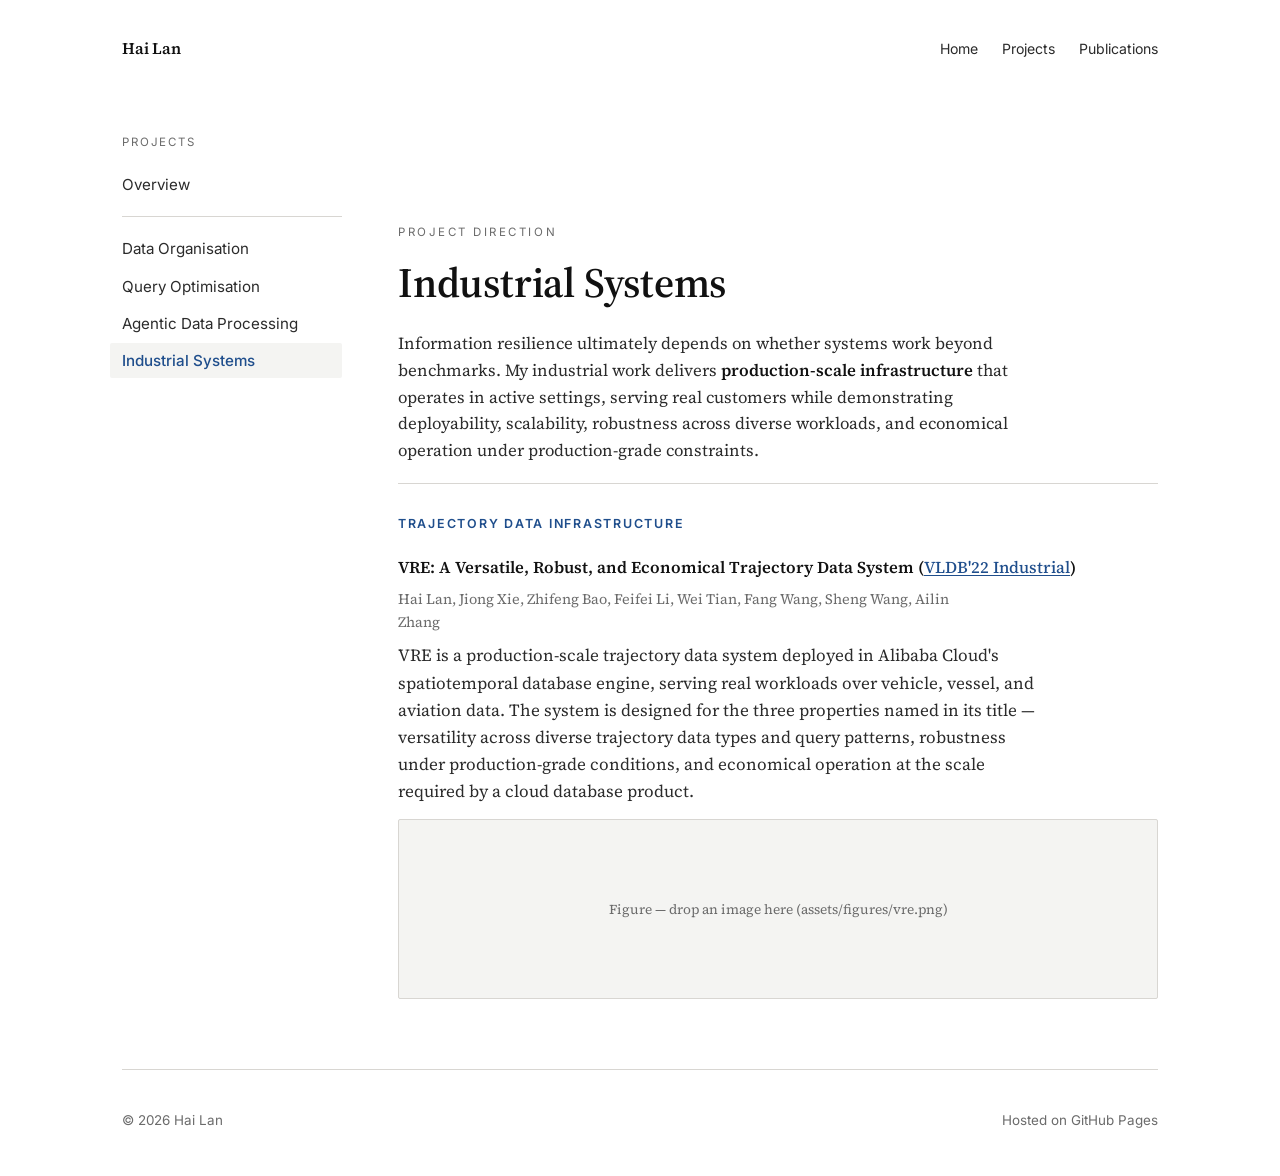
==== projects/industrial.html @ fd085996 "new hompage" ====
<!DOCTYPE html>
<html lang="en">
<head>
<meta charset="UTF-8">
<meta name="viewport" content="width=device-width, initial-scale=1">
<title>Industrial Systems &middot; Hai Lan</title>
<meta name="description" content="Production-grade systems deployed in industry.">
<link rel="preconnect" href="https://fonts.googleapis.com">
<link rel="preconnect" href="https://fonts.gstatic.com" crossorigin>
<link href="https://fonts.googleapis.com/css2?family=Source+Serif+4:ital,opsz,wght@0,8..60,400;0,8..60,500;0,8..60,600;1,8..60,400&family=Inter:wght@400;500;600&display=swap" rel="stylesheet">
<link rel="stylesheet" href="../assets/style.css">
</head>
<body>
<div class="proj-shell">

  <div class="nav">
    <a class="home" href="../index.html">Hai&nbsp;Lan</a>
    <nav>
      <a href="../index.html">Home</a>
      <a href="index.html">Projects</a>
      <a href="../publications.html">Publications</a>
    </nav>
  </div>

  <div class="proj-grid">

    <aside class="proj-side">
      <p class="side-label">Projects</p>
      <ul>
        <li><a href="index.html">Overview</a></li>
        <hr class="side-sep">
        <li><a href="data-organisation.html">Data Organisation</a></li>
        <li><a href="query-optimisation.html">Query Optimisation</a></li>
        <li><a href="agentic-data.html">Agentic Data Processing</a></li>
        <li><a href="industrial.html" aria-current="page">Industrial Systems</a></li>
      </ul>
    </aside>

    <main class="proj-main">
      <p class="eyebrow">Project Direction</p>
      <h1 class="title">Industrial&nbsp;Systems</h1>

      <div class="cat-intro">
        <p>Information resilience ultimately depends on whether systems work
        beyond benchmarks. My industrial work delivers
        <strong>production-scale infrastructure</strong> that operates in active
        settings, serving real customers while demonstrating deployability,
        scalability, robustness across diverse workloads, and economical operation
        under production-grade constraints.</p>
      </div>

      <section class="topic">
        <h2>Trajectory Data Infrastructure</h2>

        <article class="paper">
          <p class="ptitle">
            VRE: A Versatile, Robust, and Economical Trajectory Data System
            <span class="plinks">
              (<a href="#" target="_blank" rel="noopener">VLDB'22 Industrial</a>)
            </span>
          </p>
          <p class="pdesc" style="color:var(--ink-faint);font-size:0.9rem;margin-bottom:8px;">Hai Lan, Jiong Xie, Zhifeng Bao, Feifei Li, Wei Tian, Fang Wang, Sheng Wang, Ailin Zhang</p>
          <p class="pdesc">
            VRE is a production-scale trajectory data system deployed in
            Alibaba Cloud's spatiotemporal database engine, serving real
            workloads over vehicle, vessel, and aviation data. The system is
            designed for the three properties named in its title &mdash;
            versatility across diverse trajectory data types and query patterns,
            robustness under production-grade conditions, and economical operation
            at the scale required by a cloud database product.
          </p>
          <div class="media">
            <div class="figure placeholder">Figure &mdash; drop an image here (assets/figures/vre.png)</div>
          </div>
        </article>
      </section>

    </main>
  </div>

  <footer>
    <span>&copy; 2026 Hai Lan</span>
    <span>Hosted on GitHub Pages</span>
  </footer>

</div>
</body>
</html>
---- assets/style.css ----
/* ============================================================
   Shared stylesheet — academic personal site
   Visual language: serious, scholarly, paper-like.
   White background, dark serif text, classic blue links.
   ============================================================ */

:root {
  /* Palette: white paper, near-black ink, classic academic blue */
  --paper:      #ffffff;
  --paper-2:    #f4f4f2;
  --ink:        #111111;
  --ink-soft:   #2b2b2b;
  --ink-faint:  #6b6b6b;
  --accent:     #1f4e8c;   /* classic academic blue */
  --rule:       #d8d6d2;

  --maxw: 720px;          /* readable column for prose pages */

  /* Typography: serif body (scholarly), tighter sans for nav/tags */
  --serif: "Source Serif 4", "Charter", "Iowan Old Style", Georgia, "Times New Roman", serif;
  --sans:  "Inter", "Helvetica Neue", Arial, sans-serif;
}

* { box-sizing: border-box; }
html { -webkit-text-size-adjust: 100%; }

body {
  margin: 0;
  background: var(--paper);
  color: var(--ink);
  font-family: var(--serif);
  font-size: 17px;
  line-height: 1.6;
  -webkit-font-smoothing: antialiased;
  text-rendering: optimizeLegibility;
}
/* remove the warm radial overlay */
body::before { display: none; }
.page {
  max-width: var(--maxw);
  margin: 0 auto;
  padding: 0 28px;
  min-height: 100vh;
  display: flex;
  flex-direction: column;
}

/* ---------- nav (minimal, same on every page) ---------- */
.nav {
  display: flex;
  align-items: baseline;
  justify-content: space-between;
  flex-wrap: wrap;
  gap: 12px;
  padding: 36px 0 0;
}
.nav .home {
  font-family: var(--serif);
  font-size: 1.1rem;
  font-weight: 600;
  letter-spacing: -0.01em;
  color: var(--ink);
  text-decoration: none;
}
.nav .home:hover { color: var(--accent); }
.nav nav { display: flex; gap: 24px; font-size: 0.92rem; }
.nav nav a {
  color: var(--ink-soft);
  text-decoration: none;
  position: relative;
  padding-bottom: 2px;
  transition: color 0.18s ease;
}
.nav nav a::after {
  content: ""; position: absolute; left: 0; bottom: -1px;
  width: 0; height: 1.5px; background: var(--accent);
  transition: width 0.22s ease;
}
.nav nav a:hover,
.nav nav a[aria-current="page"] { color: var(--accent); }
.nav nav a:hover::after,
.nav nav a[aria-current="page"]::after { width: 100%; }

/* ---------- main: vertically generous ---------- */
main {
  flex: 1;
  padding-top: 90px;
  animation: rise 0.65s cubic-bezier(0.2,0.7,0.2,1) both;
}

.eyebrow {
  font-size: 0.76rem;
  letter-spacing: 0.18em;
  text-transform: uppercase;
  color: var(--accent);
  margin: 0 0 18px;
}

h1.title {
  font-family: var(--serif);
  font-weight: 600;
  font-size: clamp(2.3rem, 6vw, 3.2rem);
  line-height: 1.05;
  letter-spacing: -0.02em;
  margin: 0 0 24px;
}

/* body prose — the single focus of each page */
.prose p {
  font-size: 1.06rem;
  color: var(--ink-soft);
  margin: 0 0 20px;
  max-width: 60ch;
}
.prose p.lead { color: var(--ink); font-size: 1.12rem; }
.prose strong { color: var(--ink); font-weight: 600; }
.prose a {
  color: var(--accent);
  text-decoration: none;
  border-bottom: 1px solid rgba(154,59,27,0.32);
  transition: border-color 0.18s ease;
}
.prose a:hover { border-color: var(--accent); }

/* contact line on home */
.links {
  display: flex; flex-wrap: wrap;
  gap: 8px 22px;
  font-size: 0.95rem;
  margin-top: 30px;
}
.links a {
  color: var(--ink-soft);
  text-decoration: none;
  border-bottom: 1px solid var(--rule);
  padding-bottom: 1px;
  transition: color 0.18s ease, border-color 0.18s ease;
}
.links a:hover { color: var(--accent); border-color: var(--accent); }

/* ---------- projects overview: category list ---------- */
.cat-list { list-style: none; padding: 0; margin: 8px 0 0; }
.cat-list li {
  border-top: 1px solid var(--rule);
  padding: 30px 0;
}
.cat-list li:last-child { border-bottom: 1px solid var(--rule); }
.cat-list a.cat-title {
  font-family: var(--serif);
  font-size: 1.5rem;
  font-weight: 600;
  letter-spacing: -0.01em;
  color: var(--ink);
  text-decoration: none;
  display: inline-flex; align-items: center; gap: 10px;
  transition: color 0.18s ease, gap 0.2s ease;
}
.cat-list a.cat-title:hover { color: var(--accent); gap: 16px; }
.cat-list a.cat-title .arrow { color: var(--accent); font-weight: 400; }
.cat-list .cat-blurb {
  margin: 12px 0 0;
  color: var(--ink-soft);
  max-width: 60ch;
}

/* ---------- category page: project entries ---------- */
.entry {
  border-top: 1px solid var(--rule);
  padding: 34px 0;
}
.entry:last-of-type { border-bottom: 1px solid var(--rule); }
.entry h2 {
  font-family: var(--serif);
  font-weight: 600;
  font-size: 1.4rem;
  letter-spacing: -0.01em;
  margin: 0 0 12px;
}
.entry p { color: var(--ink-soft); margin: 0 0 16px; max-width: 60ch; }

.resources { display: flex; flex-wrap: wrap; gap: 9px; margin-top: 16px; }
.resource {
  display: inline-flex; align-items: center; gap: 7px;
  font-size: 0.88rem;
  color: var(--ink);
  text-decoration: none;
  background: var(--paper-2);
  border: 1px solid var(--rule);
  border-radius: 8px;
  padding: 7px 13px;
  transition: border-color 0.18s ease, transform 0.18s ease, background 0.18s ease;
}
.resource:hover { border-color: var(--accent); background: #fff; transform: translateY(-1px); }
.resource .dot { width: 6px; height: 6px; border-radius: 50%; background: var(--accent); flex: none; }

/* ---------- publications ---------- */
.pubs { list-style: none; padding: 0; margin: 8px 0 0; }
.pubs li { padding: 20px 0; border-top: 1px solid var(--rule); }
.pubs li:last-child { border-bottom: 1px solid var(--rule); }
.pub-title { color: var(--ink); font-weight: 500; font-size: 1.04rem; }
.pub-meta { font-size: 0.9rem; color: var(--ink-faint); margin-top: 4px; }
.pub-meta .venue { color: var(--accent); font-style: italic; }
.pub-meta a { color: var(--ink-faint); border-bottom: 1px solid var(--rule); text-decoration: none; }
.pub-meta a:hover { color: var(--accent); border-color: var(--accent); }

/* ---------- intro paragraph above a list ---------- */
.intro { margin: 0 0 36px; }
.intro p { color: var(--ink-soft); max-width: 60ch; }

/* ---------- back link ---------- */
.back {
  display: inline-flex; align-items: center; gap: 7px;
  font-size: 0.9rem; color: var(--ink-soft);
  text-decoration: none; margin-top: 54px;
}
.back:hover { color: var(--accent); }

/* ---------- footer ---------- */
footer {
  padding: 40px 0 44px;
  margin-top: 70px;
  border-top: 1px solid var(--rule);
  font-size: 0.84rem;
  color: var(--ink-faint);
  display: flex; justify-content: space-between; flex-wrap: wrap; gap: 10px;
}

/* ---------- motion ---------- */
@keyframes rise {
  from { opacity: 0; transform: translateY(12px); }
  to   { opacity: 1; transform: translateY(0); }
}
@media (prefers-reduced-motion: reduce) {
  * { animation: none !important; transition: none !important; }
}

@media (max-width: 560px) {
  body { font-size: 16px; }
  main { padding-top: 60px; }
  .nav { padding-top: 26px; }
  .nav nav { gap: 18px; }
}

/* ============================================================
   Homepage — identity block, biography, interests, education
   ============================================================ */

.id-block {
  display: flex;
  gap: 28px;
  align-items: center;
  margin-bottom: 12px;
}
.avatar {
  width: 132px;
  height: 132px;
  border-radius: 50%;
  object-fit: cover;
  flex: none;
  border: 1px solid var(--rule);
}
.id-text h1.title { margin: 0 0 6px; }
.role {
  font-size: 1rem;
  color: var(--ink-soft);
  margin: 0 0 14px;
}
.id-links {
  display: flex;
  flex-wrap: wrap;
  gap: 6px 18px;
  font-size: 0.92rem;
}
.id-links a {
  color: var(--ink-soft);
  text-decoration: none;
  border-bottom: 1px solid var(--rule);
  padding-bottom: 1px;
  transition: color 0.18s ease, border-color 0.18s ease;
}
.id-links a:hover { color: var(--accent); border-color: var(--accent); }

.bio { margin-top: 30px; }
.bio h2,
.meta-block h2 {
  font-family: var(--serif);
  font-weight: 600;
  font-size: 1.45rem;
  letter-spacing: -0.01em;
  margin: 40px 0 16px;
  padding-top: 26px;
  border-top: 1px solid var(--rule);
}
.bio h2:first-child { border-top: none; padding-top: 0; margin-top: 8px; }
.bio p {
  font-size: 1.05rem;
  color: var(--ink-soft);
  margin: 0 0 18px;
  max-width: 64ch;
}
.bio p.lead { color: var(--ink); }
.bio strong { color: var(--ink); font-weight: 600; }
.bio a {
  color: var(--accent);
  text-decoration: none;
  border-bottom: 1px solid rgba(154,59,27,0.32);
}
.bio a:hover { border-color: var(--accent); }

.bullets { margin: 0; padding-left: 1.1em; }
.bullets li { color: var(--ink-soft); margin-bottom: 6px; }

.edu { list-style: none; padding: 0; margin: 0; }
.edu li {
  display: flex;
  justify-content: space-between;
  flex-wrap: wrap;
  gap: 6px;
  padding: 10px 0;
  border-bottom: 1px solid var(--rule);
}
.edu li:first-child { border-top: 1px solid var(--rule); }
.edu .degree { color: var(--ink); }
.edu .inst { color: var(--ink-faint); font-size: 0.92rem; }

@media (max-width: 560px) {
  .id-block { flex-direction: column; align-items: flex-start; gap: 18px; }
  .avatar { width: 104px; height: 104px; }
}

/* ============================================================
   Project category page — Bao style: long intro + topics +
   paper entries with links, figure & video placeholders
   ============================================================ */

.cat-intro p {
  font-size: 1.05rem;
  color: var(--ink-soft);
  margin: 0 0 18px;
  max-width: 64ch;
}
.cat-intro strong { color: var(--ink); font-weight: 600; }
.cat-intro a { color: var(--accent); text-decoration: none; border-bottom: 1px solid rgba(154,59,27,0.32); }

.topic {
  margin-top: 8px;
  padding-top: 30px;
  border-top: 1px solid var(--rule);
}
.topic > h2 {
  font-family: var(--serif);
  font-weight: 600;
  font-size: 1.3rem;
  letter-spacing: -0.01em;
  margin: 0 0 20px;
}

.paper { margin: 0 0 34px; }
.paper:last-child { margin-bottom: 0; }
.paper .ptitle {
  font-weight: 600;
  color: var(--ink);
  font-size: 1.04rem;
  line-height: 1.45;
  margin: 0 0 8px;
}
.paper .plinks { display: inline; }
.paper .plinks a {
  color: var(--accent);
  text-decoration: none;
  font-weight: 500;
  border-bottom: 1px solid rgba(154,59,27,0.3);
}
.paper .plinks a:hover { border-color: var(--accent); }
.paper .ptags {
  display: flex; flex-wrap: wrap; gap: 6px;
  margin: 8px 0 12px;
}
.paper .ptag {
  font-size: 0.72rem;
  letter-spacing: 0.03em;
  color: var(--ink-faint);
  background: var(--paper-2);
  border: 1px solid var(--rule);
  border-radius: 999px;
  padding: 2px 10px;
}
.paper .pdesc {
  color: var(--ink-soft);
  margin: 0 0 14px;
  max-width: 64ch;
}

/* media: figure + video placeholders */
.media { margin: 14px 0 0; }
.figure {
  display: block;
  border: 1px solid var(--rule);
  border-radius: 10px;
  overflow: hidden;
  background: var(--paper-2);
}
.figure img { display: block; width: 100%; height: auto; }
.figure.placeholder {
  display: flex; align-items: center; justify-content: center;
  min-height: 140px;
  color: var(--ink-faint);
  font-size: 0.85rem;
}
.video {
  position: relative;
  margin-top: 12px;
  aspect-ratio: 16 / 9;
  border: 1px solid var(--rule);
  border-radius: 10px;
  overflow: hidden;
  background: var(--paper-2);
}
.video iframe { position: absolute; inset: 0; width: 100%; height: 100%; border: 0; }
.video.placeholder {
  display: flex; align-items: center; justify-content: center;
  color: var(--ink-faint); font-size: 0.85rem;
}

/* contents sidebar (sticky on wide screens) */
.cat-layout { display: block; }
@media (min-width: 920px) {
  .cat-layout {
    display: grid;
    grid-template-columns: 1fr 200px;
    gap: 48px;
    align-items: start;
  }
  .toc {
    position: sticky;
    top: 40px;
    order: 2;
    font-size: 0.88rem;
  }
  .cat-body { order: 1; min-width: 0; }
}
.toc { margin-top: 40px; }
.toc .toc-label {
  font-size: 0.72rem; letter-spacing: 0.16em; text-transform: uppercase;
  color: var(--ink-faint); margin: 0 0 12px;
}
.toc ul { list-style: none; padding: 0; margin: 0; }
.toc li { margin-bottom: 9px; }
.toc a {
  color: var(--ink-soft);
  text-decoration: none;
  border-bottom: 1px solid transparent;
  transition: color 0.16s ease;
}
.toc a:hover { color: var(--accent); }
@media (max-width: 919px) { .toc { display: none; } }

/* ============================================================
   Projects section — persistent left sidebar (Bao style)
   Wider shell so the two columns fill the page.
   ============================================================ */

.proj-shell {
  max-width: 1100px;
  margin: 0 auto;
  padding: 0 32px;
  min-height: 100vh;
  display: flex;
  flex-direction: column;
}
.proj-shell .nav { padding-left: 0; padding-right: 0; max-width: none; }

.proj-grid {
  flex: 1;
  display: grid;
  grid-template-columns: 220px 1fr;
  gap: 56px;
  padding-top: 70px;
  align-items: start;
}

/* left sidebar */
.proj-side {
  position: sticky;
  top: 40px;
}
.proj-side .side-label {
  font-size: 0.72rem;
  letter-spacing: 0.16em;
  text-transform: uppercase;
  color: var(--ink-faint);
  margin: 0 0 16px;
}
.proj-side ul { list-style: none; padding: 0; margin: 0; }
.proj-side li { margin-bottom: 2px; }
.proj-side a {
  display: block;
  padding: 7px 12px;
  margin-left: -12px;
  border-radius: 7px;
  color: var(--ink-soft);
  text-decoration: none;
  font-size: 0.95rem;
  line-height: 1.4;
  transition: background 0.16s ease, color 0.16s ease;
}
.proj-side a:hover { background: var(--paper-2); color: var(--accent); }
.proj-side a[aria-current="page"] {
  background: var(--paper-2);
  color: var(--accent);
  font-weight: 500;
}
.proj-side .side-sep {
  height: 1px; background: var(--rule);
  margin: 14px 0; border: 0;
}

/* right column content */
.proj-main { min-width: 0; animation: rise 0.6s cubic-bezier(0.2,0.7,0.2,1) both; }
.proj-main .eyebrow { margin-top: 0; }

/* on narrow screens: sidebar becomes a horizontal strip on top */
@media (max-width: 820px) {
  .proj-grid { grid-template-columns: 1fr; gap: 28px; padding-top: 44px; }
  .proj-side { position: static; }
  .proj-side ul { display: flex; flex-wrap: wrap; gap: 4px; }
  .proj-side li { margin: 0; }
  .proj-side .side-sep { display: none; }
  .proj-side a { margin-left: 0; }
}

/* let category/overview right-column prose use the available width */
.proj-main .cat-intro p,
.proj-main .pdesc,
.proj-main .cat-blurb { max-width: 72ch; }
.proj-main .figure.placeholder { min-height: 180px; }
.proj-main .video { max-width: 640px; }

/* ============================================================
   Homepage — two-column (left photo/identity card, right bio)
   Mirrors the Projects shell width so pages feel consistent.
   ============================================================ */

.home-grid {
  flex: 1;
  display: grid;
  grid-template-columns: 250px 1fr;
  gap: 64px;
  padding-top: 72px;
  align-items: start;
}

/* left identity card (sticky on scroll) */
.home-card {
  position: sticky;
  top: 40px;
}
.home-card .photo {
  width: 100%;
  max-width: 230px;
  aspect-ratio: 1 / 1;
  object-fit: cover;
  border-radius: 14px;
  border: 1px solid var(--rule);
  display: block;
  margin-bottom: 22px;
}
.home-card .card-name {
  font-family: var(--serif);
  font-weight: 600;
  font-size: 1.7rem;
  letter-spacing: -0.01em;
  line-height: 1.1;
  margin: 0 0 8px;
}
.home-card .card-role {
  color: var(--ink);
  font-size: 0.98rem;
  margin: 0 0 2px;
}
.home-card .card-affil {
  color: var(--ink-soft);
  font-size: 0.92rem;
  margin: 0 0 20px;
}
.home-card .card-links {
  list-style: none;
  padding: 0;
  margin: 0;
  border-top: 1px solid var(--rule);
  padding-top: 16px;
}
.home-card .card-links li { margin-bottom: 9px; }
.home-card .card-links a {
  color: var(--ink-soft);
  text-decoration: none;
  font-size: 0.95rem;
  position: relative;
  transition: color 0.16s ease;
}
.home-card .card-links a::before {
  content: "→";
  color: var(--accent);
  opacity: 0;
  margin-right: 0;
  transition: opacity 0.16s ease, margin-right 0.16s ease;
}
.home-card .card-links a:hover { color: var(--accent); }
.home-card .card-links a:hover::before { opacity: 1; margin-right: 7px; }

/* right content column */
.home-main { min-width: 0; animation: rise 0.6s cubic-bezier(0.2,0.7,0.2,1) both; }
.home-main .bio { margin-top: 0; }
.home-main .bio h2:first-child { margin-top: 0; padding-top: 0; border-top: none; }
.home-main .bio p,
.home-main .cat-intro p { max-width: 70ch; }

/* responsive: stack card on top */
@media (max-width: 820px) {
  .home-grid { grid-template-columns: 1fr; gap: 32px; padding-top: 44px; }
  .home-card { position: static; display: flex; flex-direction: column; }
  .home-card .photo { max-width: 160px; }
}

/* ---- homepage card: icon row ---- */
.card-icons {
  display: flex;
  gap: 16px;
  align-items: center;
  border-top: 1px solid var(--rule);
  padding-top: 18px;
  margin-top: 4px;
}
.card-icons a {
  color: var(--ink-soft);
  display: inline-flex;
  transition: color 0.16s ease, transform 0.16s ease;
}
.card-icons a:hover { color: var(--accent); transform: translateY(-2px); }
.card-icons svg { width: 22px; height: 22px; display: block; }

/* ---- homepage photo: show placeholder until avatar.jpg exists ---- */
.photo-wrap {
  position: relative;
  width: 100%;
  max-width: 230px;
  aspect-ratio: 1 / 1;
  margin-bottom: 22px;
}
.photo-wrap .photo {
  width: 100%; height: 100%;
  object-fit: cover;
  border-radius: 14px;
  border: 1px solid var(--rule);
  display: block;
  margin: 0;
}
.photo-wrap .photo-ph {
  display: none;
  position: absolute; inset: 0;
  align-items: center; justify-content: center;
  flex-direction: column;
  text-align: center;
  border: 1px dashed var(--rule);
  border-radius: 14px;
  background: var(--paper-2);
  color: var(--ink-faint);
  font-size: 0.9rem;
  line-height: 1.5;
}
.photo-wrap .photo-ph small { font-size: 0.74rem; opacity: 0.8; }
.photo-wrap.photo-empty .photo-ph { display: flex; }
@media (max-width: 820px) {
  .photo-wrap { max-width: 160px; }
}

/* ============================================================
   Overrides for serious / scholarly look
   ============================================================ */

/* Headings: keep serif but make them feel tighter and less decorative */
h1.title,
h1.name,
.bio h2,
.meta-block h2,
.entry h2,
.topic > h2,
.cat-list a.cat-title,
.home-card .card-name {
  font-family: var(--serif);
  font-weight: 600;
  letter-spacing: -0.005em;   /* less aggressive negative tracking */
}
h1.title, h1.name {
  font-size: clamp(2rem, 4.2vw, 2.6rem);   /* smaller, more restrained */
  line-height: 1.15;
}
.bio h2, .meta-block h2 { font-size: 1.2rem; }
.cat-list a.cat-title { font-size: 1.2rem; }
.entry h2, .topic > h2 { font-size: 1.15rem; }

/* Eyebrow: less colorful, more like a journal kicker */
.eyebrow {
  font-family: var(--sans);
  font-size: 0.72rem;
  letter-spacing: 0.22em;
  color: var(--ink-faint);
}

/* Nav: small, structural, sans-serif */
.nav .home { font-family: var(--serif); font-weight: 600; font-size: 1rem; }
.nav nav { font-family: var(--sans); font-size: 0.88rem; }
.nav nav a { color: var(--ink-soft); }
.nav nav a::after { background: var(--accent); }
.nav nav a:hover,
.nav nav a[aria-current="page"] { color: var(--accent); }

/* Body prose color: darker, less soft */
.prose p, .bio p, .cat-intro p, .pdesc, .cat-blurb,
.home-main .bio p { color: var(--ink-soft); }
.bio p.lead, .prose p.lead { color: var(--ink); }

/* Links: classic academic blue, plain underline */
.prose a, .bio a, .cat-intro a, .pubs .pub-meta a, .pub-meta a,
.paper .plinks a, p a.inline, a.inline, .links a, .id-links a,
.intro p a, .cat-list a.cat-title:hover {
  color: var(--accent);
}
.prose a, .bio a, p a.inline, a.inline,
.intro p a, .pubs .pub-meta a, .paper .plinks a, .id-links a {
  text-decoration: underline;
  text-decoration-thickness: 1px;
  text-underline-offset: 2px;
  border-bottom: none;
}
.prose a:hover, .bio a:hover, p a.inline:hover, .intro p a:hover,
.pubs .pub-meta a:hover, .paper .plinks a:hover { color: var(--ink); }

/* Identity card on home: replace soft border-radius with subtle, hairline divider */
.home-card .photo,
.photo-wrap .photo,
.photo-wrap .photo-ph {
  border-radius: 2px;        /* almost square — feels less marketing-y */
}
.home-card .card-icons {
  border-top: 1px solid var(--rule);
  padding-top: 14px;
}
.card-icons a { color: var(--ink-soft); }
.card-icons a:hover { color: var(--accent); transform: none; }   /* kill the hover-lift */
.card-name { letter-spacing: -0.005em; }
.card-role, .card-affil { font-family: var(--serif); }

/* Project category list arrow: keep blue but no gap-grow on hover */
.cat-list a.cat-title { color: var(--ink); }
.cat-list a.cat-title:hover { color: var(--accent); gap: 10px; }
.cat-list a.cat-title .arrow { color: var(--accent); }

/* Paper resource pills -> plain inline links (more like a journal) */
.resources { gap: 14px; }
.resource {
  background: transparent;
  border: none;
  border-radius: 0;
  padding: 0;
  color: var(--accent);
  text-decoration: underline;
  text-decoration-thickness: 1px;
  text-underline-offset: 2px;
  font-family: var(--sans);
  font-size: 0.9rem;
}
.resource:hover {
  background: transparent;
  border: none;
  transform: none;
  color: var(--ink);
}
.resource .dot { display: none; }

/* Tags: smaller, sans, no pill background — more "metadata" feel */
.tag, .ptag {
  font-family: var(--sans);
  background: transparent;
  border: 1px solid var(--rule);
  border-radius: 2px;
  padding: 1px 7px;
  font-size: 0.7rem;
  color: var(--ink-faint);
  letter-spacing: 0.02em;
}

/* Figure/video placeholders: thinner, flatter */
.figure, .video {
  border-radius: 2px;
  background: var(--paper-2);
  border: 1px solid var(--rule);
}

/* Publications: tighter, more list-like */
.pubs li { padding: 14px 0; }
.pub-title { font-family: var(--serif); font-weight: 600; font-size: 1rem; color: var(--ink); }
.pub-meta { font-family: var(--sans); color: var(--ink-faint); font-size: 0.86rem; }
.pub-meta .venue { color: var(--ink-soft); font-style: italic; }

/* Sidebar in projects: less playful */
.proj-side a { border-radius: 2px; font-family: var(--sans); }
.proj-side a[aria-current="page"] { background: var(--paper-2); color: var(--accent); }
.proj-side .side-label { font-family: var(--sans); }

/* Edu list: cleaner */
.edu li { border-bottom: 1px solid var(--rule); }
.edu .degree, .edu .inst { font-family: var(--serif); }
.edu .inst { color: var(--ink-faint); }

/* Bullets and bio: serif and dark */
.bullets li { font-family: var(--serif); color: var(--ink-soft); }

/* Footer */
footer { font-family: var(--sans); }

/* Kill the rise/fade animation everywhere — feels more sober */
main, section, .lede, .home-main, .proj-main, .id-block { animation: none !important; }

/* Section dividers: slightly heavier rule so it reads as a real horizontal line, not a hairline */
.section-rule, hr.section-rule { border-top: 1px solid var(--rule); }

/* Small detail: roman small caps for the eyebrow looks scholarly */
.eyebrow { text-transform: uppercase; }

/* ---- topic sub-heading: visually differentiated from main h1 and paper titles ---- */
.proj-main .topic > h2 {
  font-family: var(--sans);
  font-weight: 600;
  font-size: 0.78rem;
  letter-spacing: 0.14em;
  text-transform: uppercase;
  color: var(--accent);
  margin: 0 0 22px;
}
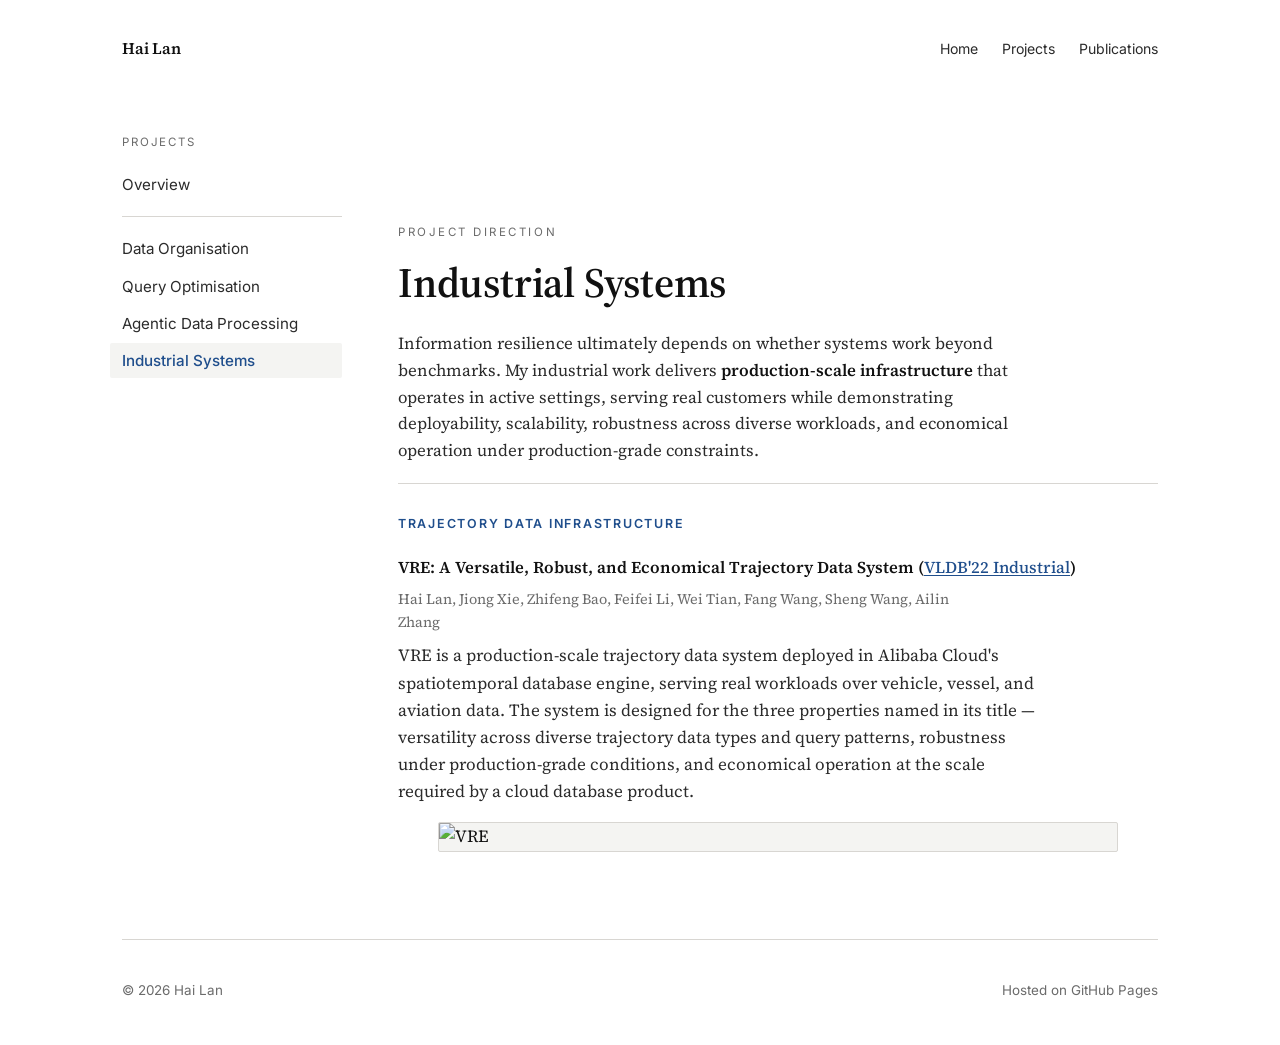
==== commit 004aa003: "update figur" ====
--- a/projects/industrial.html
+++ b/projects/industrial.html
@@ -70,7 +70,7 @@
             at the scale required by a cloud database product.
           </p>
           <div class="media">
-            <div class="figure placeholder">Figure &mdash; drop an image here (assets/figures/vre.png)</div>
+            <figure class="figure"><img src="assets/figures/vre.png" alt="VRE"></figure>
           </div>
         </article>
       </section>
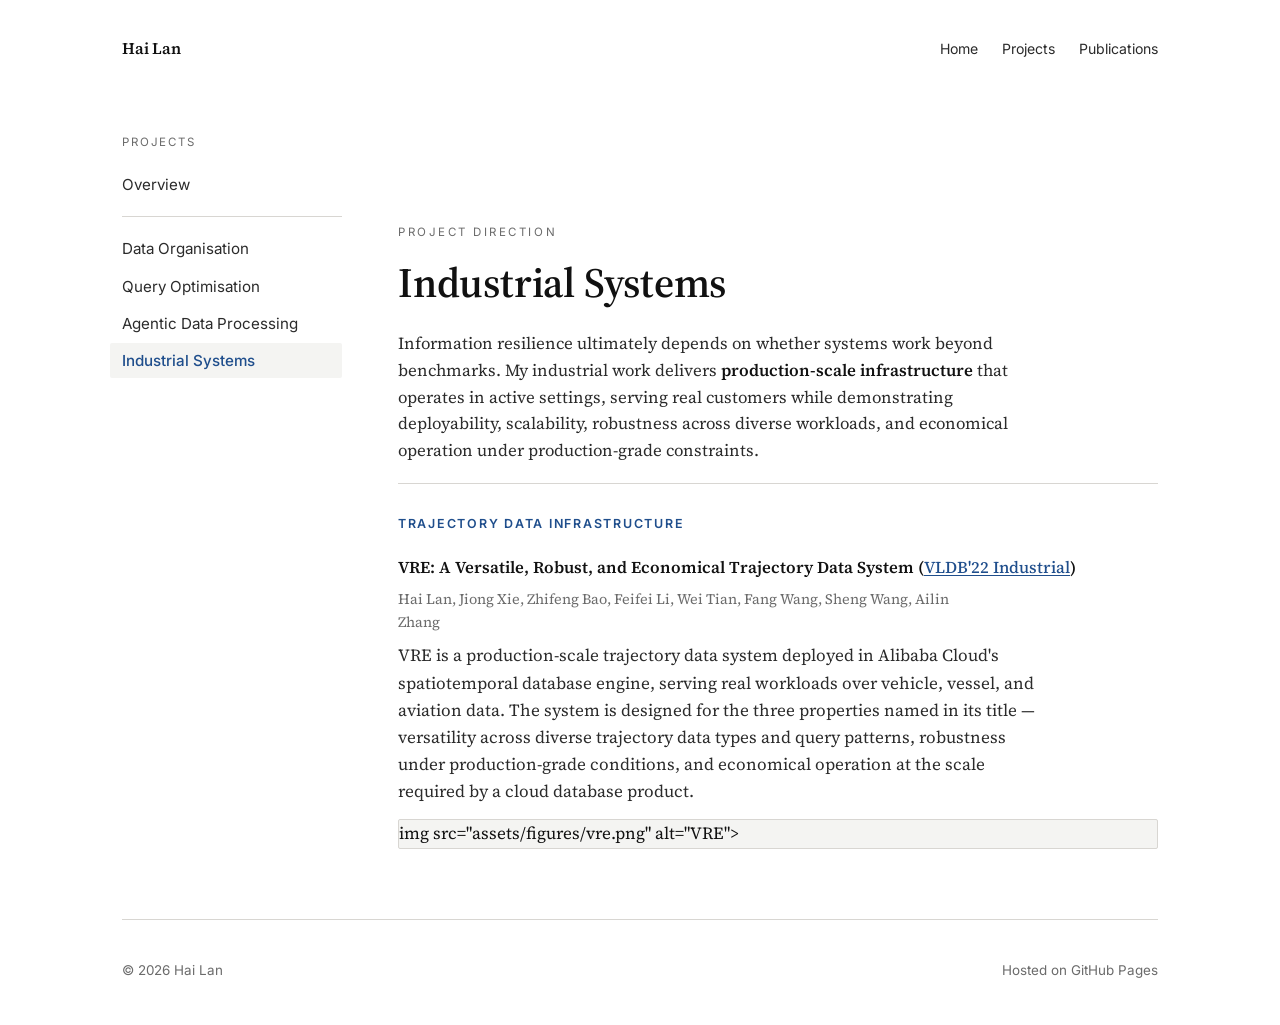
==== commit 1ac75346: "update" ====
--- a/projects/industrial.html
+++ b/projects/industrial.html
@@ -70,7 +70,7 @@
             at the scale required by a cloud database product.
           </p>
           <div class="media">
-            <figure class="figure"><img src="assets/figures/vre.png" alt="VRE"></figure>
+            <div class="figure">img src="assets/figures/vre.png" alt="VRE"></div>
           </div>
         </article>
       </section>
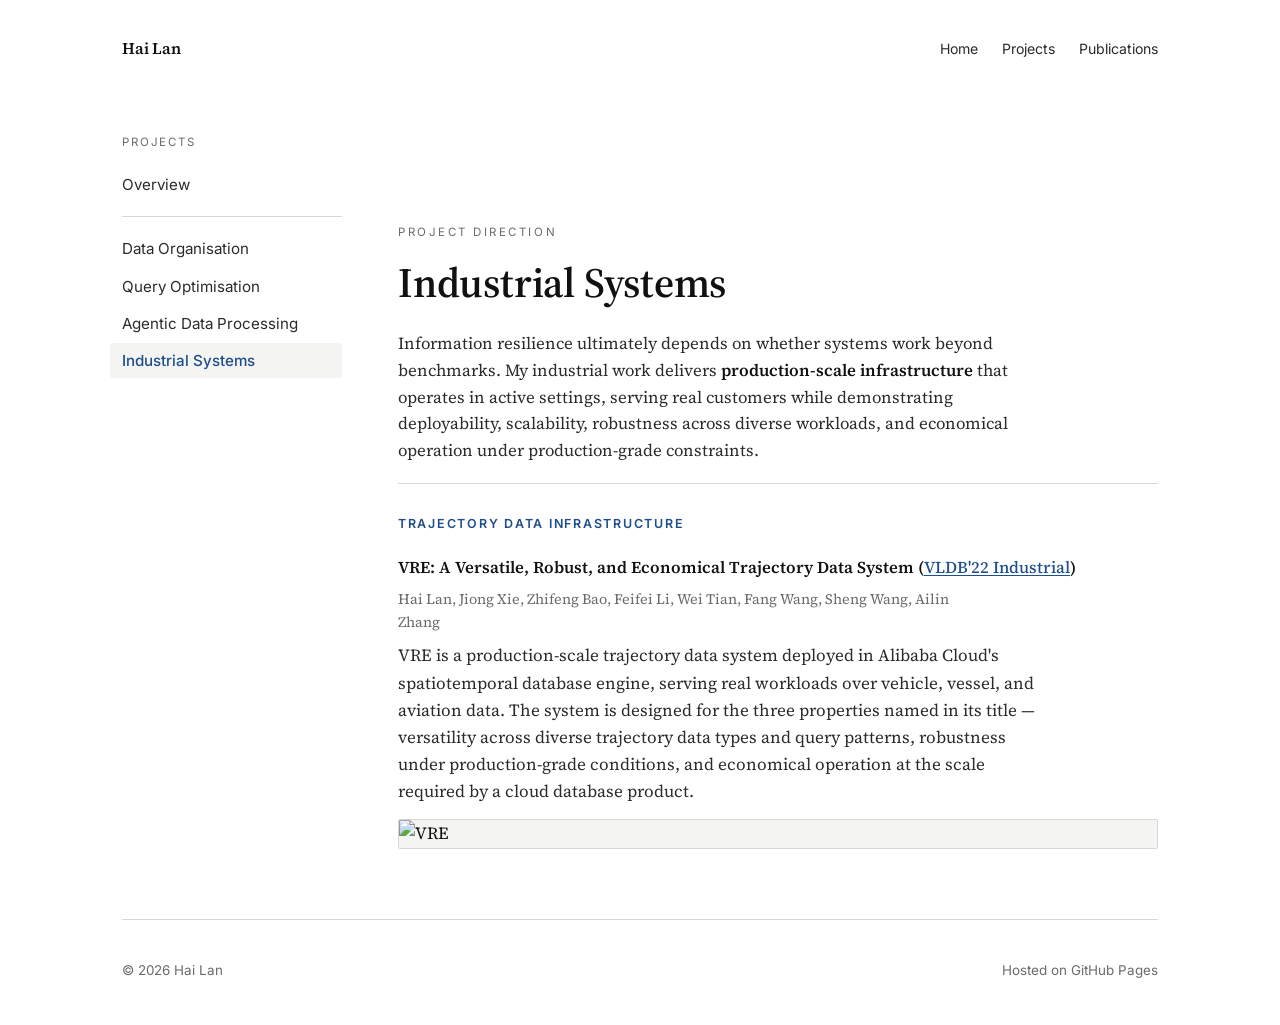
==== commit 1d1c2f50: "update" ====
--- a/projects/industrial.html
+++ b/projects/industrial.html
@@ -70,7 +70,7 @@
             at the scale required by a cloud database product.
           </p>
           <div class="media">
-            <div class="figure">img src="assets/figures/vre.png" alt="VRE"></div>
+            <div class="figure"><img src="assets/figures/vre.png" alt="VRE"></div>
           </div>
         </article>
       </section>
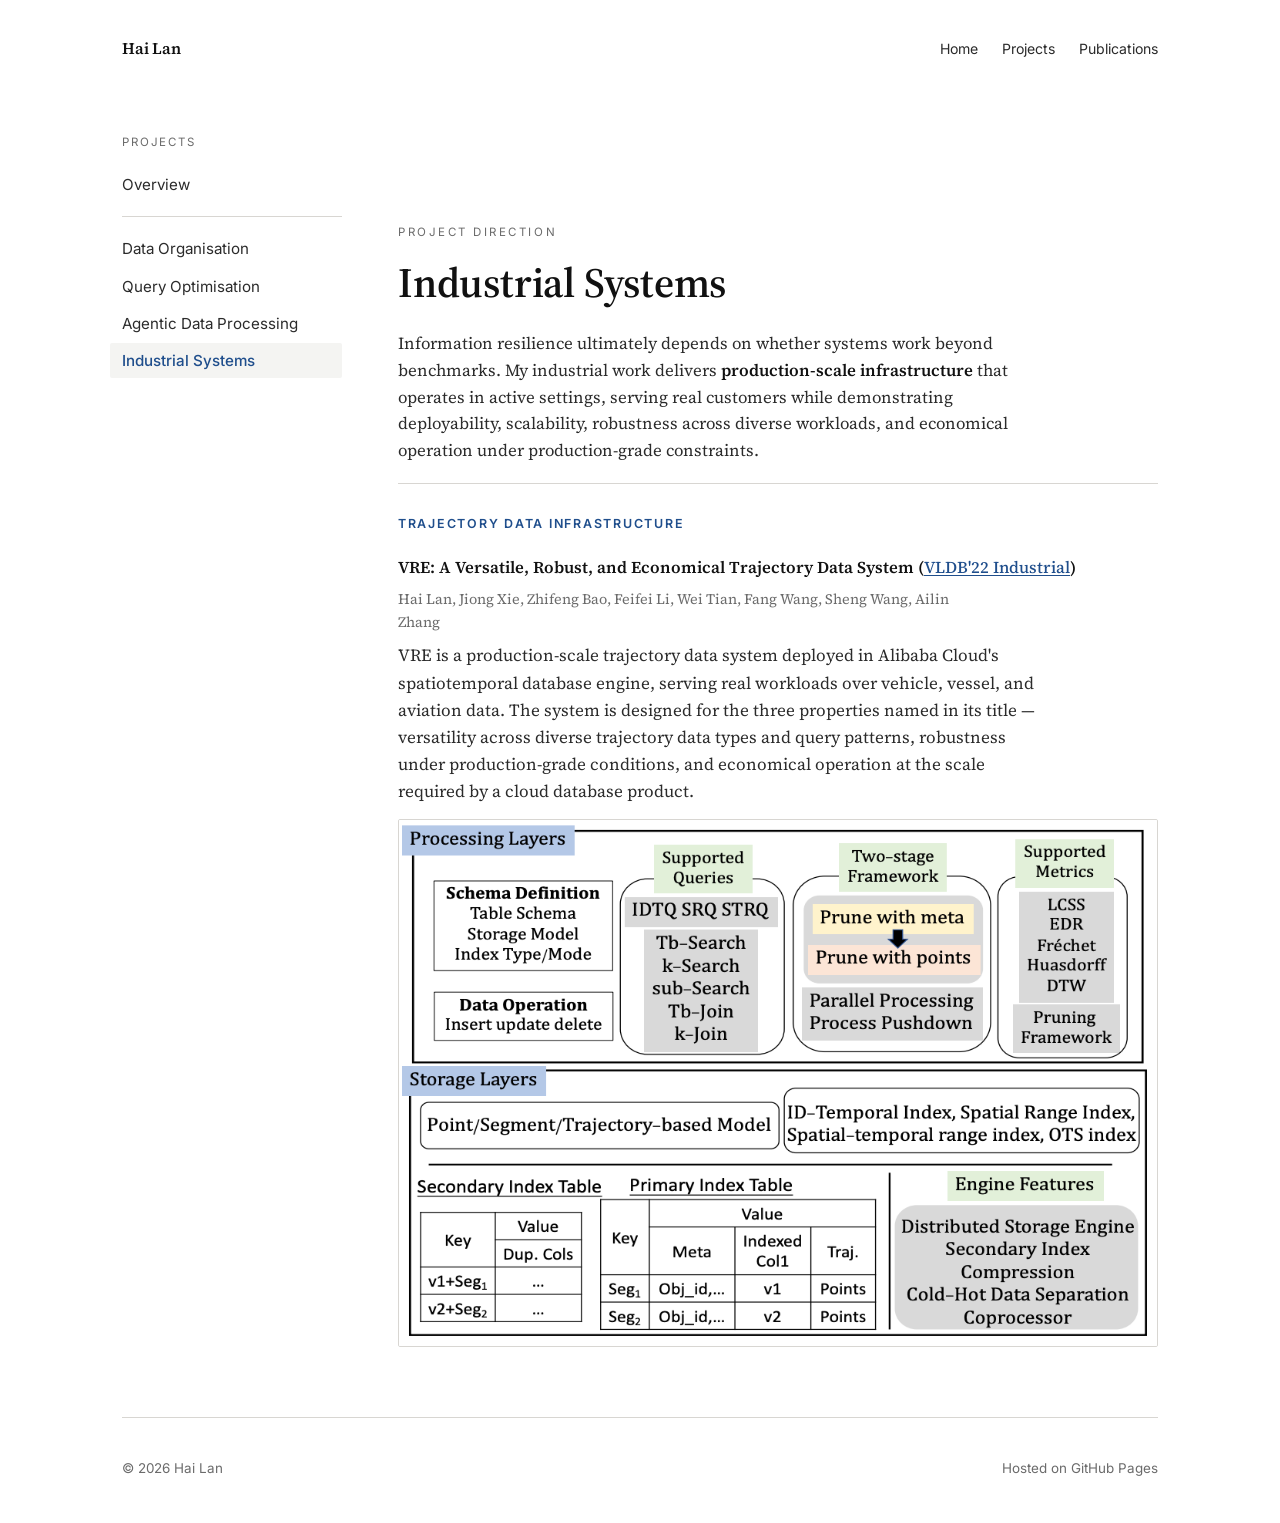
==== commit 6fed4b16: "i" ====
--- a/projects/industrial.html
+++ b/projects/industrial.html
@@ -70,7 +70,7 @@
             at the scale required by a cloud database product.
           </p>
           <div class="media">
-            <div class="figure"><img src="assets/figures/vre.png" alt="VRE"></div>
+            <div class="figure"><img src="../assets/vre.png" alt="VRE"></div>
           </div>
         </article>
       </section>
